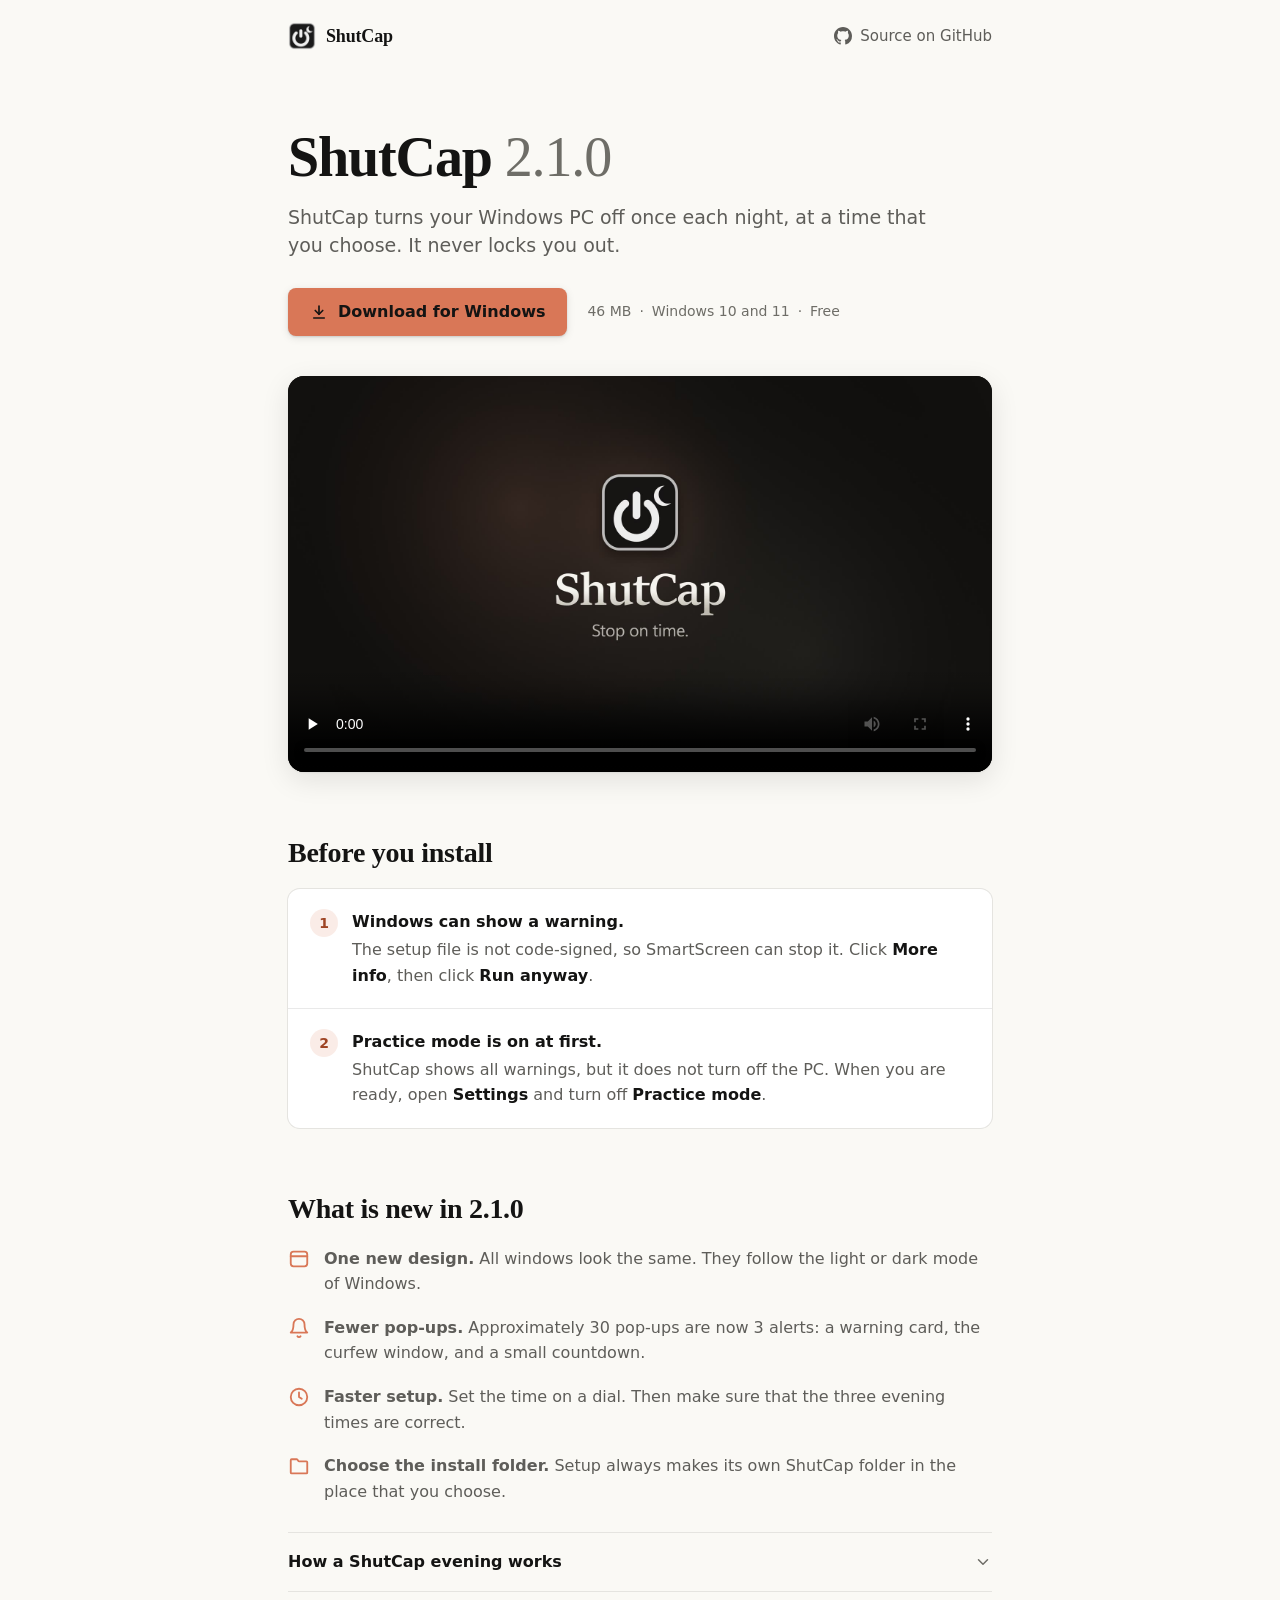
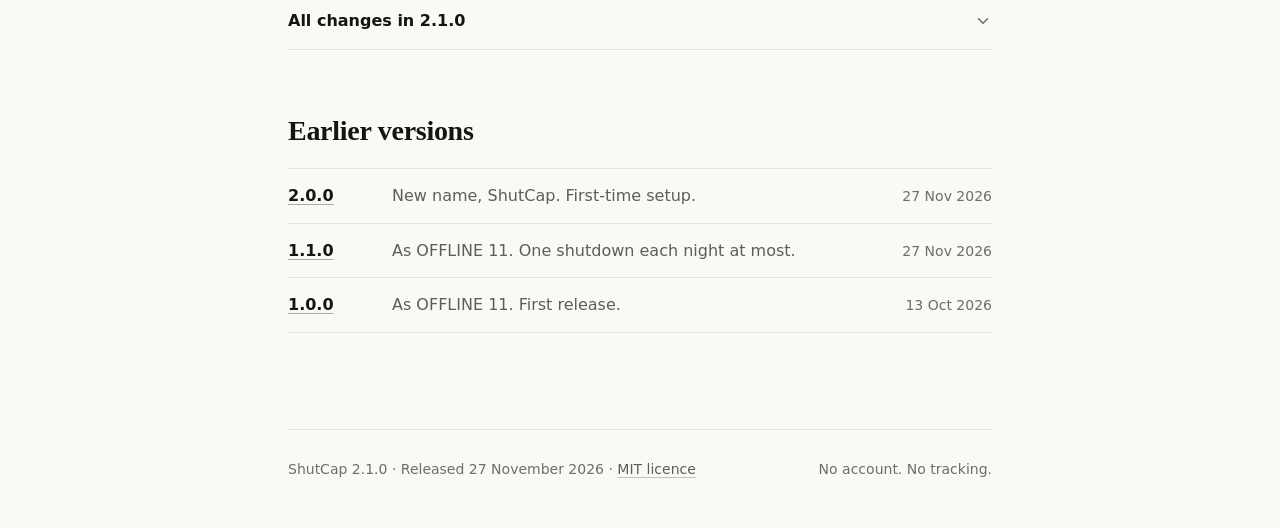
==== docs/index.html @ 2684a65b "docs: add releases site with the launch film (GitHub Pages) docs/ is a static releases page for GitH" ====
<!doctype html>
<html lang="en" data-type="software">
<head>
<meta charset="utf-8">
<meta name="viewport" content="width=device-width, initial-scale=1">
<title>ShutCap 2.1.0: download and release notes</title>
<meta name="description" content="ShutCap turns your Windows PC off once each night, at a time that you choose. It never locks you out. Free for Windows 10 and 11.">
<meta name="page-type" content="software">
<meta name="site-kind" content="software">
<meta property="og:title" content="ShutCap 2.1.0">
<meta property="og:description" content="Turn your PC off on time, once each night. It never locks you out.">
<meta property="og:image" content="https://zahinarman.github.io/shutcap/media/shutcap-launch-poster.jpg">
<meta property="og:type" content="website">
<meta name="color-scheme" content="light dark">
<link rel="icon" type="image/png" href="media/icon.png">
<link rel="preload" as="image" href="media/shutcap-launch-poster.jpg">
<style>
  /* Tokens: copied from shutcap/ui/web/base.css so the site matches the app. */
  :root {
    --bg: #FAF9F5; --surface: #FFFFFF; --fill: #F0EEE6; --fill-2: #E8E6DC;
    --ink: #141413; --ink-2: #5E5D59; --ink-3: #6E6D67;
    --line: rgba(20, 20, 19, .09);
    --clay: #D97757; --clay-ink: #9E4424; --clay-soft: rgba(217, 119, 87, .14);
    --on-clay: #141413;
    --shadow: 0 1px 2px rgba(20, 20, 19, .06), 0 8px 28px rgba(20, 20, 19, .10);
    --sans: "Segoe UI Variable Text", "Segoe UI Variable", "Segoe UI", system-ui, sans-serif;
    --serif: "Sitka Heading", "Sitka Display", "Sitka Text", "Sitka", Georgia, serif;
    --r-sm: 8px; --r-md: 12px; --r-lg: 16px;
    --ease: cubic-bezier(.2, .8, .2, 1);
    --col: 44rem;
  }
  @media (prefers-color-scheme: dark) {
    :root {
      --bg: #1F1E1D; --surface: #2A2927; --fill: #302F2C; --fill-2: #3A3936;
      --ink: #F5F4EE; --ink-2: #B7B5AC; --ink-3: #9C998F;
      --line: rgba(255, 255, 255, .08);
      --clay: #E08A6B; --clay-ink: #EC9C7E; --clay-soft: rgba(224, 138, 107, .16);
      --shadow: 0 1px 2px rgba(0, 0, 0, .3), 0 10px 30px rgba(0, 0, 0, .35);
    }
  }

  * { box-sizing: border-box; margin: 0; padding: 0; }
  html { -webkit-text-size-adjust: 100%; scroll-padding-top: 24px; }
  body {
    background: var(--bg); color: var(--ink);
    font: 400 1rem/1.6 var(--sans); -webkit-font-smoothing: antialiased;
    text-rendering: optimizeLegibility;
  }
  ::selection { background: var(--clay-soft); color: var(--ink); }
  ::-webkit-scrollbar { width: 12px; }
  ::-webkit-scrollbar-thumb { background: var(--fill-2); border-radius: 12px; border: 3px solid var(--bg); }
  html { scrollbar-color: var(--fill-2) var(--bg); caret-color: var(--clay); }
  :focus { outline: none; }
  :focus-visible { outline: 2px solid var(--clay); outline-offset: 3px; border-radius: 4px; }
  img, video { display: block; max-width: 100%; }
  svg { flex: none; }
  .num { font-variant-numeric: tabular-nums; }

  a { color: inherit; text-decoration: underline; text-decoration-thickness: 1px;
      text-underline-offset: 3px; text-decoration-color: color-mix(in srgb, currentColor 35%, transparent);
      transition: text-decoration-color .2s, color .2s; }
  a:hover { text-decoration-color: currentColor; }

  .skip { position: absolute; left: 16px; top: -60px; background: var(--ink); color: var(--bg);
          padding: 8px 14px; border-radius: var(--r-sm); text-decoration: none; z-index: 2; }
  .skip:focus { top: 16px; }

  .page { width: min(100% - 48px, var(--col)); margin-inline: auto; }

  /* Nav */
  .nav { display: flex; align-items: center; justify-content: space-between; height: 72px; }
  .brand { display: inline-flex; align-items: center; gap: 10px; text-decoration: none;
           font: 600 1.125rem/1 var(--serif); letter-spacing: -.01em; }
  .brand img { width: 28px; height: 28px; border-radius: 7px; }
  .navlink { display: inline-flex; align-items: center; gap: 8px; font-size: .9375rem; color: var(--ink-2);
             text-decoration: none; padding: 8px 10px; margin-right: -10px; border-radius: var(--r-sm);
             transition: background .15s, color .15s; }
  .navlink:hover { background: var(--fill); color: var(--ink); }
  .navlink svg { width: 18px; height: 18px; }

  /* Head */
  .head { padding: 56px 0 32px; }
  h1 { font: 600 clamp(2.5rem, 6vw, 3.5rem)/1.05 var(--serif); letter-spacing: -.02em; text-wrap: balance; }
  h1 .ver { color: var(--ink-3); font-weight: 500; }
  .lead { margin-top: 16px; font-size: 1.1875rem; line-height: 1.5; color: var(--ink-2); max-width: 34em; text-wrap: pretty; }
  .act { display: flex; flex-wrap: wrap; align-items: center; gap: 12px 20px; margin-top: 28px; }
  .btn { display: inline-flex; align-items: center; gap: 10px; height: 48px; padding: 0 22px;
         border-radius: var(--r-sm); text-decoration: none; font-weight: 600; font-size: 1rem;
         background: var(--clay); color: var(--on-clay);
         box-shadow: 0 1px 2px rgba(20,20,19,.14), 0 2px 8px rgba(20,20,19,.10);
         transition: transform .18s var(--ease), box-shadow .18s var(--ease), background .18s; }
  .btn svg { width: 18px; height: 18px; transition: transform .25s var(--ease); }
  .btn:hover { transform: translateY(-1px); background: color-mix(in srgb, var(--clay) 92%, var(--ink));
               box-shadow: 0 2px 4px rgba(20,20,19,.14), 0 8px 18px rgba(20,20,19,.14); }
  .btn:hover svg { transform: translateY(2px); }
  .btn:active { transform: translateY(0) scale(.98); }
  .meta { font-size: .875rem; color: var(--ink-3); line-height: 1.5; }
  .meta span + span::before { content: "·"; margin: 0 8px; color: var(--ink-3); }

  /* Film */
  .film { margin: 8px 0 0; border-radius: var(--r-lg); overflow: hidden; background: #1F1E1D;
          box-shadow: var(--shadow); aspect-ratio: 16 / 9; }
  .film video { width: 100%; height: 100%; object-fit: cover; }
  .film-note { margin-top: 12px; }

  /* Sections */
  section { padding-top: 64px; }
  h2 { font: 600 1.75rem/1.2 var(--serif); letter-spacing: -.01em; margin-bottom: 20px; text-wrap: balance; }
  p + p { margin-top: 12px; }
  .muted { color: var(--ink-2); }

  /* Must read: two numbered notes on one surface */
  .notes { list-style: none; background: var(--surface); border-radius: var(--r-md);
           box-shadow: 0 0 0 1px var(--line); counter-reset: n; }
  .notes li { display: grid; grid-template-columns: 28px 1fr; gap: 14px; padding: 20px 22px; counter-increment: n; }
  .notes li + li { border-top: 1px solid var(--line); }
  .notes li::before { content: counter(n); width: 28px; height: 28px; border-radius: 50%;
                      display: grid; place-items: center; font-weight: 600; font-size: .875rem;
                      background: var(--clay-soft); color: var(--clay-ink); }
  .notes strong { display: block; font-weight: 600; margin-bottom: 2px; }
  .notes p { color: var(--ink-2); }
  kbd { font: inherit; font-weight: 600; color: var(--ink); }

  /* What is new */
  .new { list-style: none; display: grid; gap: 18px; }
  .new li { display: grid; grid-template-columns: 22px 1fr; gap: 14px; }
  .new svg { width: 22px; height: 22px; margin-top: 2px; color: var(--clay); }
  .new strong { font-weight: 600; }
  .new p { color: var(--ink-2); margin: 0; }

  /* Evening: the four default times */
  .evening { display: grid; grid-template-columns: repeat(4, 1fr); margin-top: 8px; position: relative; }
  .evening::before { content: ""; position: absolute; left: 6px; right: calc(25% - 6px); top: 6px; height: 2px;
                     background: linear-gradient(90deg, var(--fill-2), var(--clay)); border-radius: 2px; }
  .evening div { position: relative; padding-top: 26px; padding-right: 12px; }
  .evening div::before { content: ""; position: absolute; left: 0; top: 0; width: 14px; height: 14px; border-radius: 50%;
                         background: var(--bg); box-shadow: inset 0 0 0 2px var(--ink-3); }
  .evening div:last-child::before { background: var(--clay); box-shadow: none; }
  .evening dt { font-weight: 600; }
  .evening dd { font-size: .9375rem; color: var(--ink-2); }

  /* Folded detail */
  details { border-top: 1px solid var(--line); }
  details:last-of-type { border-bottom: 1px solid var(--line); }
  .folds { margin-top: 28px; }
  summary { list-style: none; cursor: pointer; display: flex; align-items: center; justify-content: space-between;
            gap: 16px; padding: 16px 0; font-weight: 600; transition: color .15s; }
  summary::-webkit-details-marker { display: none; }
  summary:hover { color: var(--clay-ink); }
  summary svg { width: 18px; height: 18px; color: var(--ink-3); transition: transform .3s var(--ease); }
  details[open] summary svg { transform: rotate(180deg); }
  .fold { padding: 0 0 24px; color: var(--ink-2); }
  .fold ul { padding-left: 1.2em; display: grid; gap: 8px; }
  .fold li::marker { color: var(--ink-3); }
  .fold h3 { font-size: 1rem; font-weight: 600; color: var(--ink); margin: 20px 0 8px; }
  .fold h3:first-child { margin-top: 0; }
  details[open] .fold { animation: open .35s var(--ease); }
  @keyframes open { from { opacity: 0; transform: translateY(-4px); } }

  /* Earlier versions */
  .versions { list-style: none; }
  .versions li { display: grid; grid-template-columns: 5.5rem 1fr auto; gap: 16px; align-items: baseline;
                 padding: 14px 0; border-top: 1px solid var(--line); }
  .versions li:last-child { border-bottom: 1px solid var(--line); }
  .versions .v { font-weight: 600; }
  .versions .d { font-size: .875rem; color: var(--ink-3); white-space: nowrap; }
  .versions p { color: var(--ink-2); }

  footer { margin-top: 96px; padding: 28px 0 48px; border-top: 1px solid var(--line);
           display: flex; flex-wrap: wrap; justify-content: space-between; gap: 8px 24px; font-size: .875rem; color: var(--ink-3); }
  footer a { color: var(--ink-2); }

  @media (max-width: 600px) {
    .page { width: min(100% - 40px, var(--col)); }
    .head { padding-top: 32px; }
    .lead { font-size: 1.0625rem; }
    .btn { width: 100%; justify-content: center; }
    .film { border-radius: var(--r-md); margin-inline: -4px; }
    section { padding-top: 52px; }
    .evening { grid-template-columns: 1fr; gap: 18px; padding-left: 28px; }
    .evening::before { left: 6px; right: auto; top: 6px; bottom: 6px; width: 2px; height: auto;
                       background: linear-gradient(180deg, var(--fill-2), var(--clay)); }
    .evening div { padding: 0; }
    .evening div::before { left: -28px; top: 4px; }
    .versions li { grid-template-columns: 1fr auto; gap: 2px 16px; }
    .versions p { grid-column: 1 / -1; grid-row: 2; }
    .versions .d { grid-column: 2; grid-row: 1; }
    .notes li { padding: 18px; }
  }
  @media (prefers-reduced-motion: reduce) {
    *, *::before, *::after { transition: none !important; animation: none !important; }
  }
</style>
</head>
<body>
<a class="skip" href="#main">Skip to the release notes</a>

<div class="page">
  <header class="nav">
    <a class="brand" href="./" aria-label="ShutCap home"><img src="media/icon.png" alt="" width="28" height="28">ShutCap</a>
    <a class="navlink" href="https://github.com/ZahinArman/shutcap">
      <svg viewBox="0 0 16 16" fill="currentColor" aria-hidden="true"><path d="M8 0C3.58 0 0 3.58 0 8c0 3.54 2.29 6.53 5.47 7.59.4.07.55-.17.55-.38 0-.19-.01-.82-.01-1.49-2.01.37-2.53-.49-2.69-.94-.09-.23-.48-.94-.82-1.13-.28-.15-.68-.52-.01-.53.63-.01 1.08.58 1.23.82.72 1.21 1.87.87 2.33.66.07-.52.28-.87.51-1.07-1.78-.2-3.64-.89-3.64-3.95 0-.87.31-1.59.82-2.15-.08-.2-.36-1.02.08-2.12 0 0 .67-.21 2.2.82.64-.18 1.32-.27 2-.27.68 0 1.36.09 2 .27 1.53-1.04 2.2-.82 2.2-.82.44 1.1.16 1.92.08 2.12.51.56.82 1.27.82 2.15 0 3.07-1.87 3.75-3.65 3.95.29.25.54.73.54 1.48 0 1.07-.01 1.93-.01 2.2 0 .21.15.46.55.38A8.013 8.013 0 0016 8c0-4.42-3.58-8-8-8z"/></svg>
      Source on GitHub
    </a>
  </header>

  <main id="main">
    <div class="head">
      <h1>ShutCap <span class="ver num">2.1.0</span></h1>
      <p class="lead">ShutCap turns your Windows PC off once each night, at a time that you choose. It never locks you out.</p>
      <div class="act">
        <a class="btn" href="https://github.com/ZahinArman/shutcap/releases/latest/download/ShutCap-Setup.exe">
          <svg viewBox="0 0 24 24" fill="none" stroke="currentColor" stroke-width="2.2" stroke-linecap="round" stroke-linejoin="round" aria-hidden="true"><path d="M12 4v11"/><path d="m7 10 5 5 5-5"/><path d="M5 20h14"/></svg>
          Download for Windows
        </a>
        <p class="meta"><span class="num">46 MB</span><span>Windows 10 and 11</span><span>Free</span></p>
      </div>
    </div>

    <figure class="film">
      <video controls playsinline preload="none" poster="media/shutcap-launch-poster.jpg" width="1920" height="1080"
             aria-label="ShutCap launch film, 47 seconds">
        <source src="media/shutcap-launch.mp4" type="video/mp4">
        <track kind="captions" src="media/shutcap-launch.en.vtt" srclang="en" label="English">
        <a href="media/shutcap-launch.mp4">Watch the launch film (MP4, 12 MB)</a>
      </video>
    </figure>

    <section aria-labelledby="h-read">
      <h2 id="h-read">Before you install</h2>
      <ol class="notes">
        <li>
          <div>
            <strong>Windows can show a warning.</strong>
            <p>The setup file is not code-signed, so SmartScreen can stop it. Click <kbd>More info</kbd>, then click <kbd>Run anyway</kbd>.</p>
          </div>
        </li>
        <li>
          <div>
            <strong>Practice mode is on at first.</strong>
            <p>ShutCap shows all warnings, but it does not turn off the PC. When you are ready, open <kbd>Settings</kbd> and turn off <kbd>Practice mode</kbd>.</p>
          </div>
        </li>
      </ol>
    </section>

    <section aria-labelledby="h-new">
      <h2 id="h-new">What is new in 2.1.0</h2>
      <ul class="new">
        <li>
          <svg viewBox="0 0 24 24" fill="none" stroke="currentColor" stroke-width="2" stroke-linecap="round" stroke-linejoin="round" aria-hidden="true"><rect x="3" y="4" width="18" height="16" rx="3"/><path d="M3 9h18"/></svg>
          <p><strong>One new design.</strong> All windows look the same. They follow the light or dark mode of Windows.</p>
        </li>
        <li>
          <svg viewBox="0 0 24 24" fill="none" stroke="currentColor" stroke-width="2" stroke-linecap="round" stroke-linejoin="round" aria-hidden="true"><path d="M6 8a6 6 0 0 1 12 0c0 7 3 9 3 9H3s3-2 3-9"/><path d="M10.3 21a1.94 1.94 0 0 0 3.4 0"/></svg>
          <p><strong>Fewer pop-ups.</strong> Approximately 30 pop-ups are now 3 alerts: a warning card, the curfew window, and a small countdown.</p>
        </li>
        <li>
          <svg viewBox="0 0 24 24" fill="none" stroke="currentColor" stroke-width="2" stroke-linecap="round" stroke-linejoin="round" aria-hidden="true"><circle cx="12" cy="12" r="9"/><path d="M12 7v5l3 2"/></svg>
          <p><strong>Faster setup.</strong> Set the time on a dial. Then make sure that the three evening times are correct.</p>
        </li>
        <li>
          <svg viewBox="0 0 24 24" fill="none" stroke="currentColor" stroke-width="2" stroke-linecap="round" stroke-linejoin="round" aria-hidden="true"><path d="M4 20h16a1 1 0 0 0 1-1V8a1 1 0 0 0-1-1h-7.9a1 1 0 0 1-.8-.4L10.2 5a1 1 0 0 0-.8-.4H4a1 1 0 0 0-1 1V19a1 1 0 0 0 1 1Z"/></svg>
          <p><strong>Choose the install folder.</strong> Setup always makes its own ShutCap folder in the place that you choose.</p>
        </li>
      </ul>

      <div class="folds">
        <details>
          <summary>How a ShutCap evening works
            <svg viewBox="0 0 24 24" fill="none" stroke="currentColor" stroke-width="2" stroke-linecap="round" stroke-linejoin="round" aria-hidden="true"><path d="m6 9 6 6 6-6"/></svg>
          </summary>
          <div class="fold">
            <p>These are the default times. You can change each time in Settings.</p>
            <dl class="evening" style="margin-top:20px">
              <div><dt>45 min before</dt><dd>First warning</dd></div>
              <div><dt>25 min before</dt><dd>Last warning</dd></div>
              <div><dt>15 min before</dt><dd>Curfew and countdown</dd></div>
              <div><dt>Your time</dt><dd>Windows gives apps 60 seconds, then turns off</dd></div>
            </dl>
            <p style="margin-top:24px">If you have a real emergency, write the reason. ShutCap cancels tonight and keeps a note. ShutCap turns off the PC one time each night only.</p>
          </div>
        </details>
        <details>
          <summary>All changes in 2.1.0
            <svg viewBox="0 0 24 24" fill="none" stroke="currentColor" stroke-width="2" stroke-linecap="round" stroke-linejoin="round" aria-hidden="true"><path d="m6 9 6 6 6-6"/></svg>
          </summary>
          <div class="fold">
            <h3>Alerts</h3>
            <ul>
              <li>Reminders only play a sound. If phone alerts are on, they also send a push notification.</li>
              <li>Confirmations open in the same window. ShutCap asks only before it turns off the PC or deletes data.</li>
              <li>When you save, ShutCap shows the new state. It does not show a message.</li>
              <li>Errors show next to the field that is wrong.</li>
            </ul>
            <h3>App</h3>
            <ul>
              <li>Settings and History are in the main window.</li>
              <li>If ShutCap is already open, a second start shows the open window.</li>
              <li>Text is sharp on high-resolution screens. Windows 11 shows rounded corners.</li>
              <li>Test mode runs next to the real app.</li>
            </ul>
            <h3>Install and uninstall</h3>
            <ul>
              <li>Setup does not install into a folder that has other files in it.</li>
              <li>The uninstaller finds the real install folder. It can keep your settings.</li>
              <li>ShutCap now needs Microsoft Edge WebView2. Windows 11 has it. On Windows 10, <a href="https://developer.microsoft.com/microsoft-edge/webview2/">get WebView2 from Microsoft</a>.</li>
            </ul>
            <h3>Uninstall</h3>
            <ul>
              <li>Open Settings &gt; Apps &gt; Installed apps. Select ShutCap. Click Uninstall.</li>
            </ul>
          </div>
        </details>
      </div>
    </section>

    <section aria-labelledby="h-old">
      <h2 id="h-old">Earlier versions</h2>
      <ul class="versions">
        <li><a class="v num" href="https://github.com/ZahinArman/shutcap/releases/tag/v2.0.0">2.0.0</a><p>New name, ShutCap. First-time setup.</p><span class="d num">27 Nov 2026</span></li>
        <li><a class="v num" href="https://github.com/ZahinArman/shutcap/releases/tag/v1.1.0">1.1.0</a><p>As OFFLINE 11. One shutdown each night at most.</p><span class="d num">27 Nov 2026</span></li>
        <li><a class="v num" href="https://github.com/ZahinArman/shutcap/releases/tag/v1.0.0">1.0.0</a><p>As OFFLINE 11. First release.</p><span class="d num">13 Oct 2026</span></li>
      </ul>
    </section>
  </main>

  <footer>
    <span>ShutCap 2.1.0 · Released 27 November 2026 · <a href="https://github.com/ZahinArman/shutcap/blob/main/LICENSE">MIT licence</a></span>
    <span>No account. No tracking.</span>
  </footer>
</div>
</body>
</html>
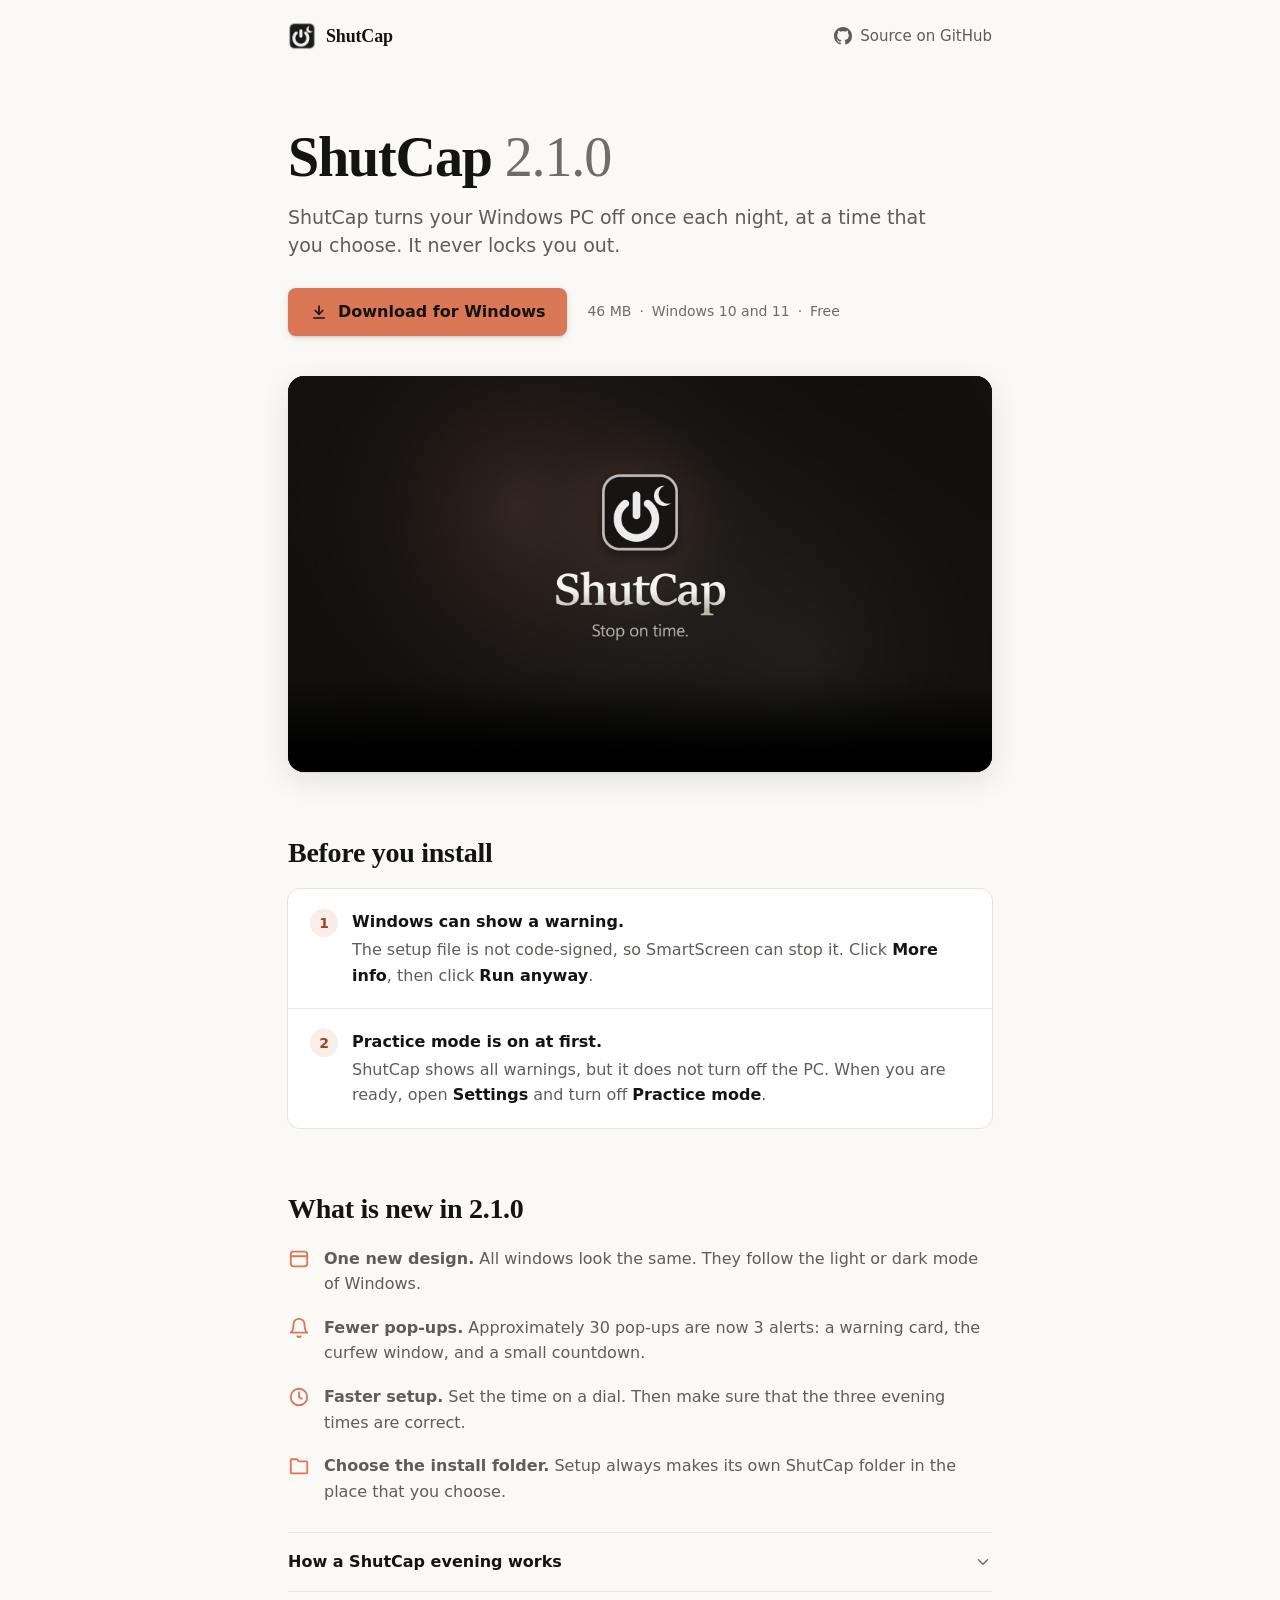
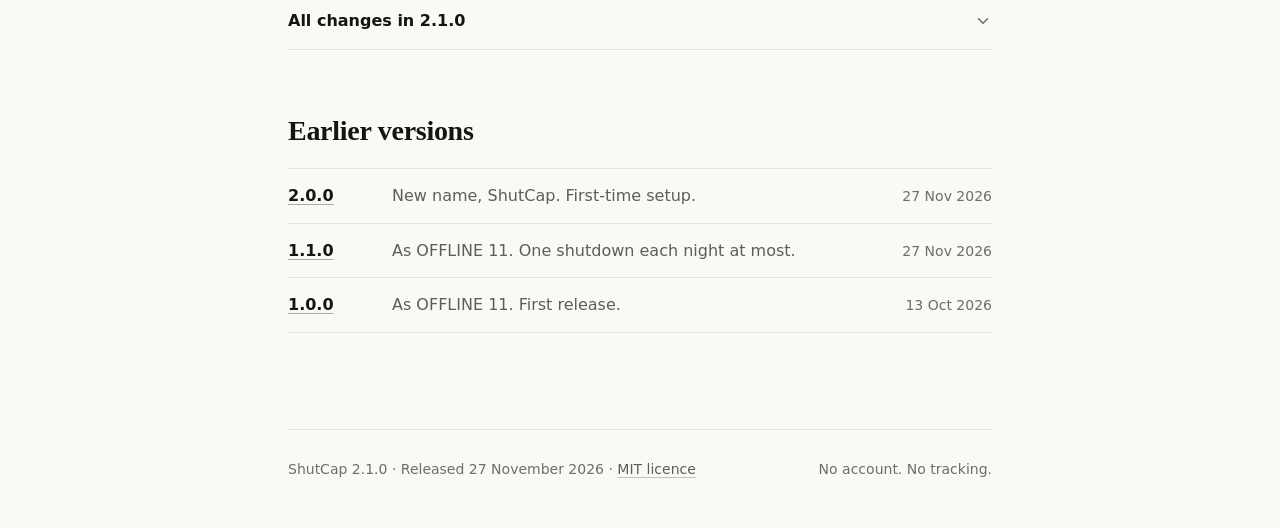
==== commit 1fdb6b76: "docs: link the website from the README and add search metadata - README links the releases site and " ====
--- a/docs/index.html
+++ b/docs/index.html
@@ -3,14 +3,69 @@
 <head>
 <meta charset="utf-8">
 <meta name="viewport" content="width=device-width, initial-scale=1">
-<title>ShutCap 2.1.0: download and release notes</title>
-<meta name="description" content="ShutCap turns your Windows PC off once each night, at a time that you choose. It never locks you out. Free for Windows 10 and 11.">
+<title>ShutCap: free bedtime shutdown timer for Windows</title>
+<meta name="description" content="ShutCap turns your Windows PC off once each night, at a time that you choose. Warnings first, an emergency cancel, and it never locks you out. Free for Windows 10 and 11.">
+<link rel="canonical" href="https://zahinarman.github.io/shutcap/">
+<meta name="robots" content="index, follow, max-image-preview:large, max-video-preview:-1">
 <meta name="page-type" content="software">
 <meta name="site-kind" content="software">
-<meta property="og:title" content="ShutCap 2.1.0">
-<meta property="og:description" content="Turn your PC off on time, once each night. It never locks you out.">
+<meta property="og:type" content="website">
+<meta property="og:site_name" content="ShutCap">
+<meta property="og:url" content="https://zahinarman.github.io/shutcap/">
+<meta property="og:title" content="ShutCap: turn your PC off on time">
+<meta property="og:description" content="A free Windows app that turns your PC off once each night, at a time that you choose. It never locks you out.">
 <meta property="og:image" content="https://zahinarman.github.io/shutcap/media/shutcap-launch-poster.jpg">
-<meta property="og:type" content="website">
+<meta property="og:image:width" content="1920">
+<meta property="og:image:height" content="1080">
+<meta property="og:image:alt" content="ShutCap logo and the words Stop on time">
+<meta property="og:video" content="https://zahinarman.github.io/shutcap/media/shutcap-launch.mp4">
+<meta property="og:video:type" content="video/mp4">
+<meta property="og:video:width" content="1920">
+<meta property="og:video:height" content="1080">
+<meta name="twitter:card" content="summary_large_image">
+<meta name="twitter:title" content="ShutCap: turn your PC off on time">
+<meta name="twitter:description" content="A free Windows app that turns your PC off once each night. It never locks you out.">
+<meta name="twitter:image" content="https://zahinarman.github.io/shutcap/media/shutcap-launch-poster.jpg">
+<script type="application/ld+json">
+{
+  "@context": "https://schema.org",
+  "@graph": [
+    {
+      "@type": "SoftwareApplication",
+      "@id": "https://zahinarman.github.io/shutcap/#app",
+      "name": "ShutCap",
+      "description": "ShutCap turns your Windows PC off once each night, at a time that you choose. It warns you first, has an emergency cancel, and never locks you out.",
+      "url": "https://zahinarman.github.io/shutcap/",
+      "applicationCategory": "UtilitiesApplication",
+      "operatingSystem": "Windows 10, Windows 11",
+      "softwareVersion": "2.1.0",
+      "datePublished": "2026-11-27",
+      "fileSize": "46MB",
+      "downloadUrl": "https://github.com/ZahinArman/shutcap/releases/latest/download/ShutCap-Setup.exe",
+      "installUrl": "https://github.com/ZahinArman/shutcap/releases/latest/download/ShutCap-Setup.exe",
+      "license": "https://opensource.org/licenses/MIT",
+      "isAccessibleForFree": true,
+      "image": "https://zahinarman.github.io/shutcap/media/icon.png",
+      "screenshot": "https://zahinarman.github.io/shutcap/media/shutcap-launch-poster.jpg",
+      "offers": { "@type": "Offer", "price": "0", "priceCurrency": "USD" },
+      "sameAs": ["https://github.com/ZahinArman/shutcap"],
+      "subjectOf": { "@id": "https://zahinarman.github.io/shutcap/#film" }
+    },
+    {
+      "@type": "VideoObject",
+      "@id": "https://zahinarman.github.io/shutcap/#film",
+      "name": "ShutCap launch film",
+      "description": "ShutCap in 47 seconds: pick the time your PC turns off, get two warnings and a countdown, cancel for a real emergency. It never locks you out.",
+      "thumbnailUrl": "https://zahinarman.github.io/shutcap/media/shutcap-launch-poster.jpg",
+      "uploadDate": "2026-11-28",
+      "duration": "PT47S",
+      "contentUrl": "https://zahinarman.github.io/shutcap/media/shutcap-launch.mp4",
+      "embedUrl": "https://zahinarman.github.io/shutcap/",
+      "inLanguage": "en"
+    }
+  ]
+}
+</script>
 <meta name="color-scheme" content="light dark">
 <link rel="icon" type="image/png" href="media/icon.png">
 <link rel="preload" as="image" href="media/shutcap-launch-poster.jpg">
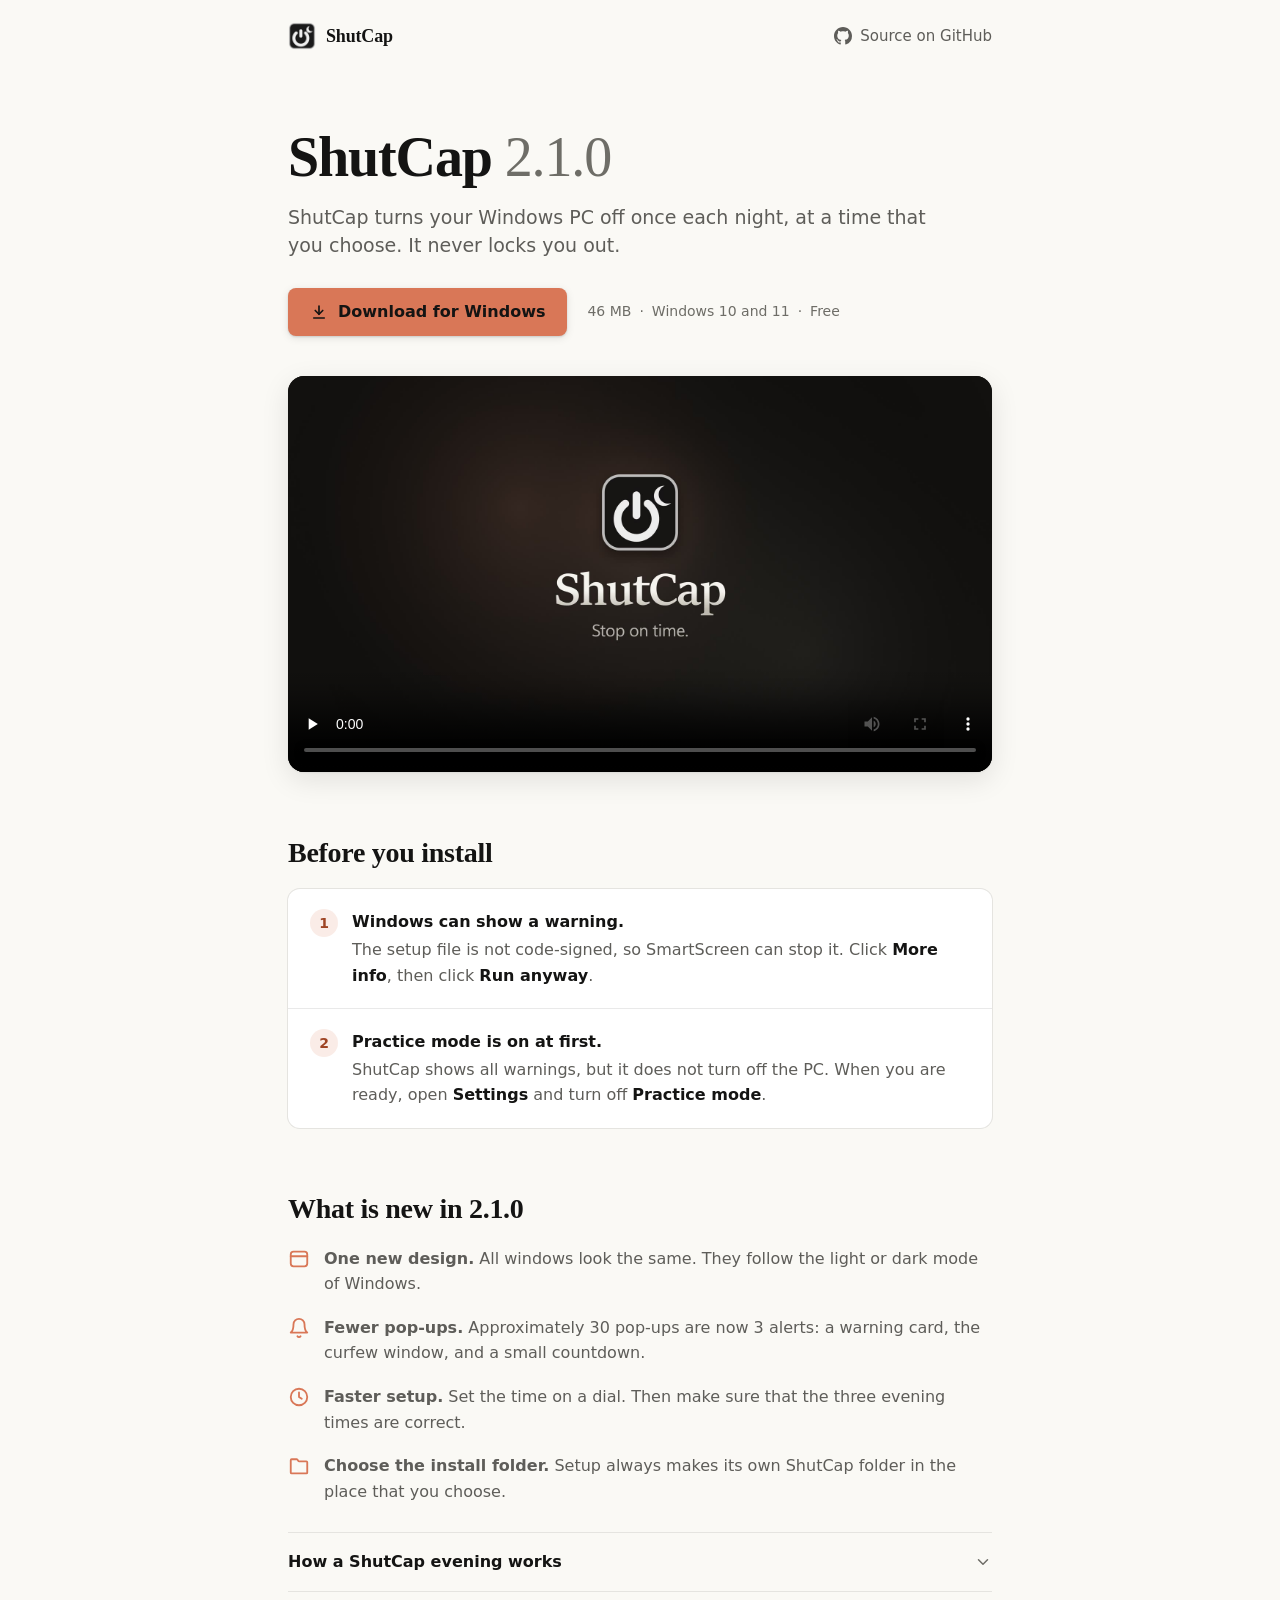
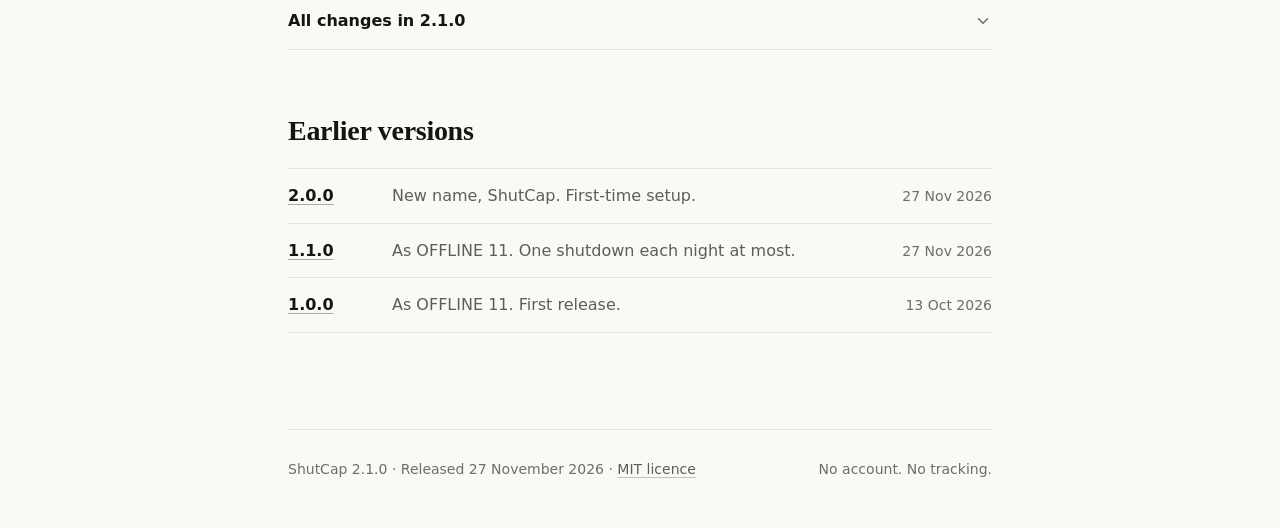
==== commit 381a019c: "docs: add Google Search Console verification tag Co-Authored-By: Claude Opus 5.5 <noreply@anthropic." ====
--- a/docs/index.html
+++ b/docs/index.html
@@ -6,6 +6,7 @@
 <title>ShutCap: free bedtime shutdown timer for Windows</title>
 <meta name="description" content="ShutCap turns your Windows PC off once each night, at a time that you choose. Warnings first, an emergency cancel, and it never locks you out. Free for Windows 10 and 11.">
 <link rel="canonical" href="https://zahinarman.github.io/shutcap/">
+<meta name="google-site-verification" content="s1zYxBRzw0vXcvRviMJhURdR8H2XuVeXx3VDpRZ4h54">
 <meta name="robots" content="index, follow, max-image-preview:large, max-video-preview:-1">
 <meta name="page-type" content="software">
 <meta name="site-kind" content="software">
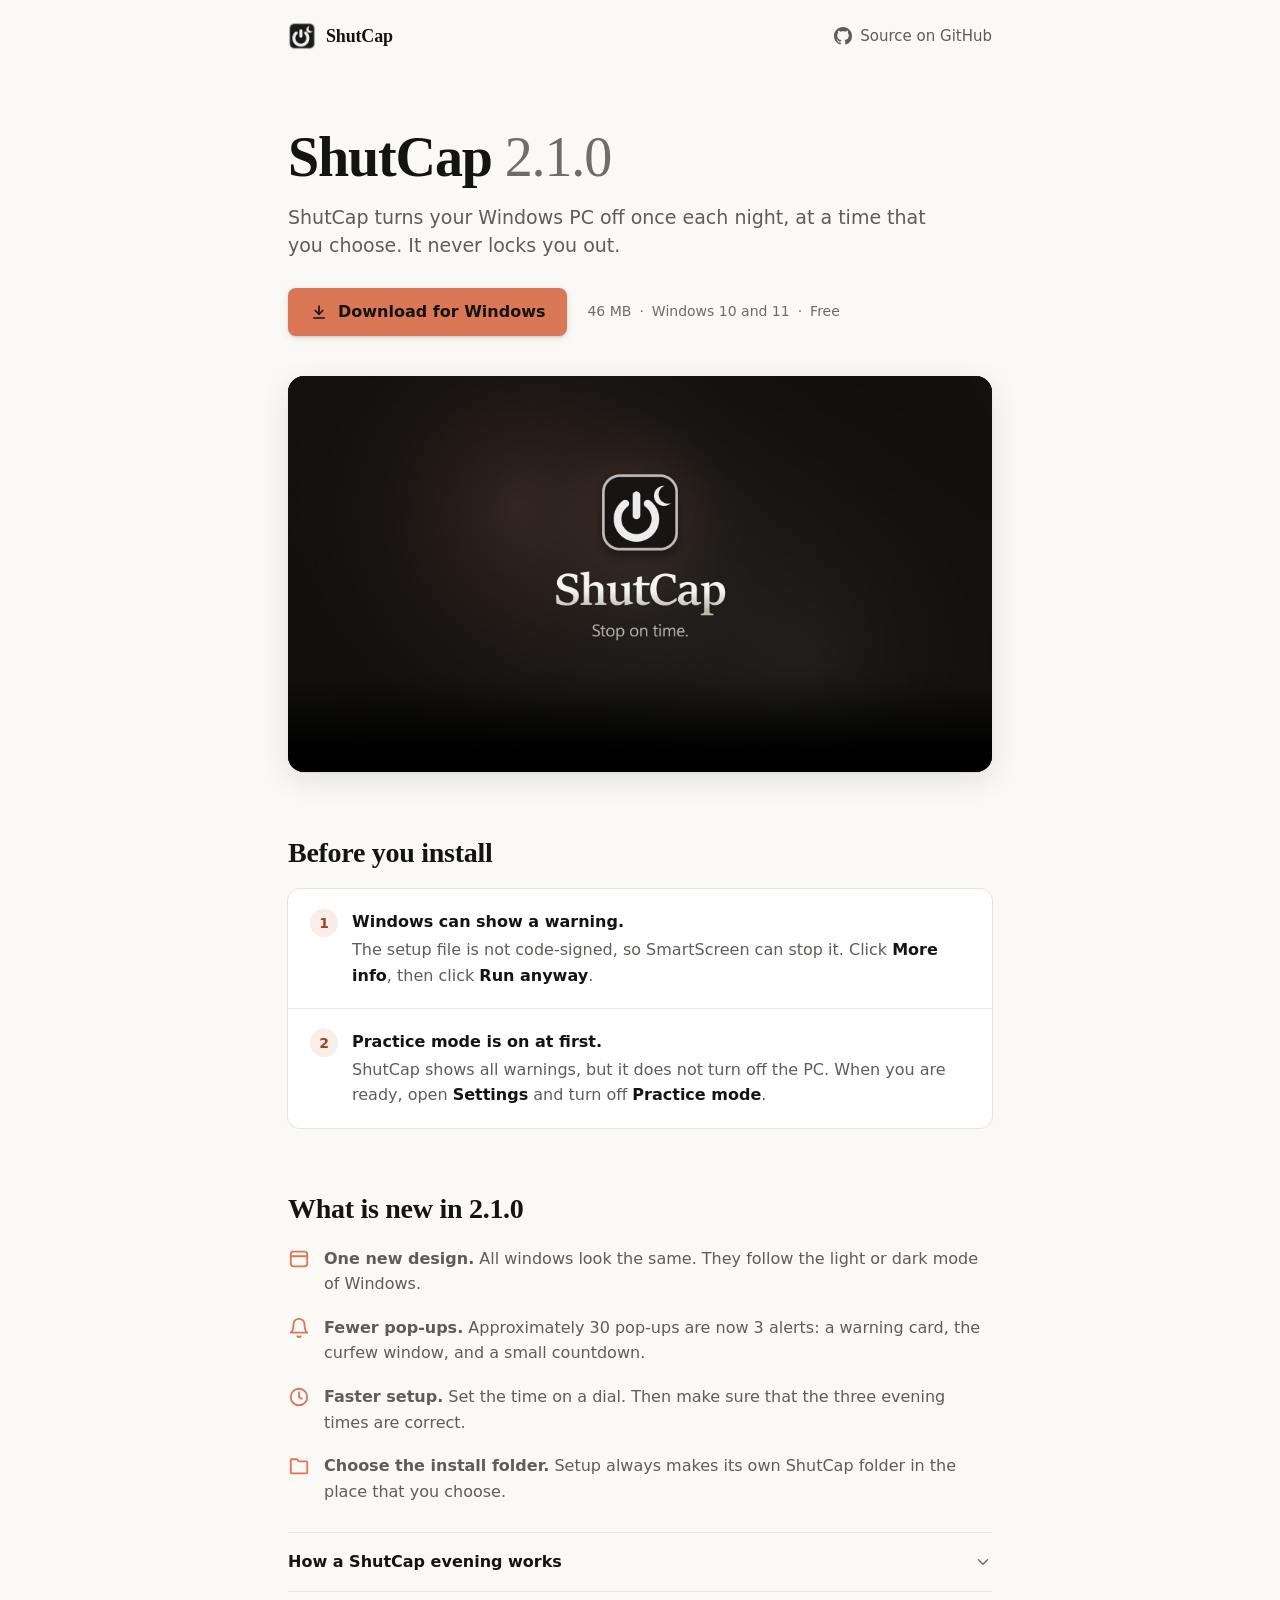
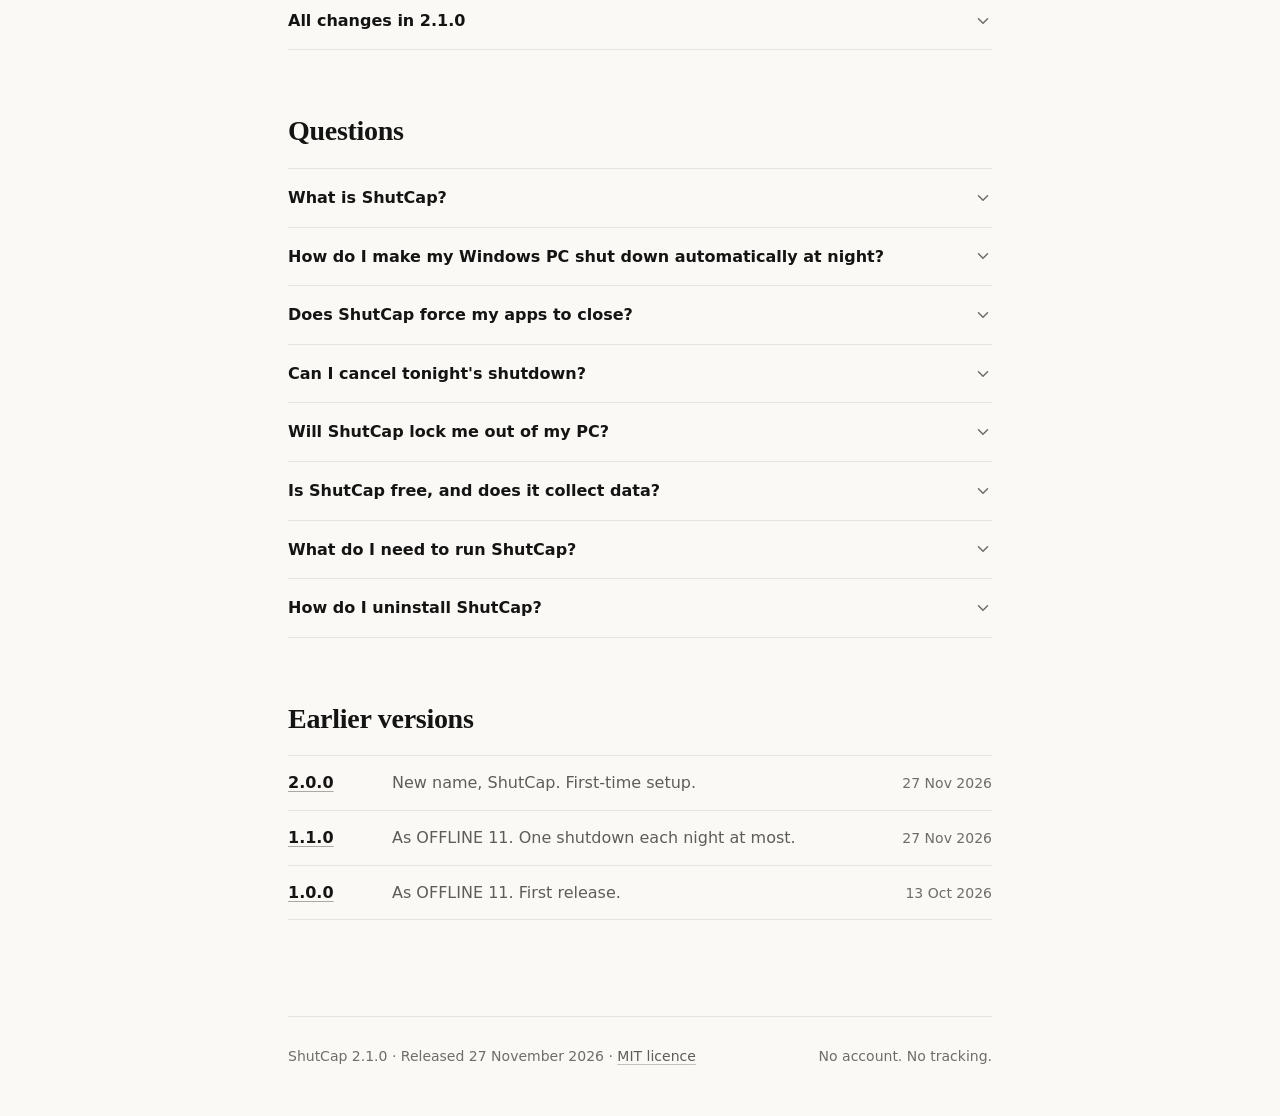
==== commit 1dc64fa6: "docs: answer-engine optimisation for the releases site - Questions section: 8 plain-language Q&As (S" ====
--- a/docs/index.html
+++ b/docs/index.html
@@ -6,6 +6,7 @@
 <title>ShutCap: free bedtime shutdown timer for Windows</title>
 <meta name="description" content="ShutCap turns your Windows PC off once each night, at a time that you choose. Warnings first, an emergency cancel, and it never locks you out. Free for Windows 10 and 11.">
 <link rel="canonical" href="https://zahinarman.github.io/shutcap/">
+<link rel="alternate" type="text/markdown" href="https://zahinarman.github.io/shutcap/llms.txt" title="ShutCap summary for AI assistants">
 <meta name="google-site-verification" content="s1zYxBRzw0vXcvRviMJhURdR8H2XuVeXx3VDpRZ4h54">
 <meta name="robots" content="index, follow, max-image-preview:large, max-video-preview:-1">
 <meta name="page-type" content="software">
@@ -50,7 +51,11 @@
       "screenshot": "https://zahinarman.github.io/shutcap/media/shutcap-launch-poster.jpg",
       "offers": { "@type": "Offer", "price": "0", "priceCurrency": "USD" },
       "sameAs": ["https://github.com/ZahinArman/shutcap"],
-      "subjectOf": { "@id": "https://zahinarman.github.io/shutcap/#film" }
+      "dateModified": "2026-11-28",
+      "author": { "@id": "https://zahinarman.github.io/shutcap/#author" },
+      "publisher": { "@id": "https://zahinarman.github.io/shutcap/#author" },
+      "featureList": ["Daily shutdown at a time you choose", "Warnings 45 and 25 minutes before", "Curfew window and countdown", "Emergency cancel with a written reason", "Shuts down at most once each night", "Practice mode", "Follows Windows light and dark mode"],
+      "subjectOf": [{ "@id": "https://zahinarman.github.io/shutcap/#film" }, { "@id": "https://zahinarman.github.io/shutcap/#faq" }]
     },
     {
       "@type": "VideoObject",
@@ -63,6 +68,82 @@
       "contentUrl": "https://zahinarman.github.io/shutcap/media/shutcap-launch.mp4",
       "embedUrl": "https://zahinarman.github.io/shutcap/",
       "inLanguage": "en"
+    },
+    {
+      "@type": "FAQPage",
+      "@id": "https://zahinarman.github.io/shutcap/#faq",
+      "mainEntity": [
+        {
+          "@type": "Question",
+          "name": "What is ShutCap?",
+          "acceptedAnswer": {
+            "@type": "Answer",
+            "text": "ShutCap is a free Windows app that turns your PC off once each night, at a time that you choose. It shows warnings before the shutdown, and it never locks you out."
+          }
+        },
+        {
+          "@type": "Question",
+          "name": "How do I make my Windows PC shut down automatically at night?",
+          "acceptedAnswer": {
+            "@type": "Answer",
+            "text": "Install ShutCap and set your shutdown time on the dial. By default, ShutCap warns you 45 minutes and 25 minutes before. 15 minutes before, it shows the curfew window and a countdown. At your time, Windows turns off the PC."
+          }
+        },
+        {
+          "@type": "Question",
+          "name": "Does ShutCap force my apps to close?",
+          "acceptedAnswer": {
+            "@type": "Answer",
+            "text": "No. ShutCap runs the Windows command shutdown /s /t 60, without /f. Windows gives your apps 60 seconds to close. ShutCap does not force them to close."
+          }
+        },
+        {
+          "@type": "Question",
+          "name": "Can I cancel tonight's shutdown?",
+          "acceptedAnswer": {
+            "@type": "Answer",
+            "text": "Yes. In the curfew window, click I have an emergency, write a reason, and click Cancel tonight's shutdown. ShutCap cancels tonight only and writes the reason to History. You can also click Cancel shutdown in the ShutCap window."
+          }
+        },
+        {
+          "@type": "Question",
+          "name": "Will ShutCap lock me out of my PC?",
+          "acceptedAnswer": {
+            "@type": "Answer",
+            "text": "No. ShutCap turns off the PC one time each night at most. If you turn the PC on again after the curfew starts, ShutCap does nothing more that night."
+          }
+        },
+        {
+          "@type": "Question",
+          "name": "Is ShutCap free, and does it collect data?",
+          "acceptedAnswer": {
+            "@type": "Answer",
+            "text": "ShutCap is free and open source, with the MIT licence. It has no account, no telemetry, and no cloud service. Phone alerts through ntfy.sh are optional and off by default."
+          }
+        },
+        {
+          "@type": "Question",
+          "name": "What do I need to run ShutCap?",
+          "acceptedAnswer": {
+            "@type": "Answer",
+            "text": "You need Windows 10 or Windows 11 and Microsoft Edge WebView2. Windows 11 includes WebView2. You do not need administrator rights."
+          }
+        },
+        {
+          "@type": "Question",
+          "name": "How do I uninstall ShutCap?",
+          "acceptedAnswer": {
+            "@type": "Answer",
+            "text": "Open Settings > Apps > Installed apps, select ShutCap, and click Uninstall. The uninstaller removes the app, its shortcuts, and its start-up entry. It can keep your settings."
+          }
+        }
+      ]
+    },
+    {
+      "@type": "Person",
+      "@id": "https://zahinarman.github.io/shutcap/#author",
+      "name": "ZahinArman",
+      "url": "https://github.com/ZahinArman"
     }
   ]
 }
@@ -213,6 +294,10 @@
   details[open] .fold { animation: open .35s var(--ease); }
   @keyframes open { from { opacity: 0; transform: translateY(-4px); } }
 
+  /* Questions */
+  summary h3 { font: inherit; }
+  .faq .fold p { max-width: 38em; }
+
   /* Earlier versions */
   .versions { list-style: none; }
   .versions li { display: grid; grid-template-columns: 5.5rem 1fr auto; gap: 16px; align-items: baseline;
@@ -371,6 +456,60 @@
       </div>
     </section>
 
+    <section aria-labelledby="h-faq">
+      <h2 id="h-faq">Questions</h2>
+      <div class="faq">
+        <details>
+          <summary><h3>What is ShutCap?</h3>
+            <svg viewBox="0 0 24 24" fill="none" stroke="currentColor" stroke-width="2" stroke-linecap="round" stroke-linejoin="round" aria-hidden="true"><path d="m6 9 6 6 6-6"/></svg>
+          </summary>
+          <div class="fold"><p>ShutCap is a free Windows app that turns your PC off once each night, at a time that you choose. It shows warnings before the shutdown, and it never locks you out.</p></div>
+        </details>
+        <details>
+          <summary><h3>How do I make my Windows PC shut down automatically at night?</h3>
+            <svg viewBox="0 0 24 24" fill="none" stroke="currentColor" stroke-width="2" stroke-linecap="round" stroke-linejoin="round" aria-hidden="true"><path d="m6 9 6 6 6-6"/></svg>
+          </summary>
+          <div class="fold"><p>Install ShutCap and set your shutdown time on the dial. By default, ShutCap warns you 45 minutes and 25 minutes before. 15 minutes before, it shows the curfew window and a countdown. At your time, Windows turns off the PC.</p></div>
+        </details>
+        <details>
+          <summary><h3>Does ShutCap force my apps to close?</h3>
+            <svg viewBox="0 0 24 24" fill="none" stroke="currentColor" stroke-width="2" stroke-linecap="round" stroke-linejoin="round" aria-hidden="true"><path d="m6 9 6 6 6-6"/></svg>
+          </summary>
+          <div class="fold"><p>No. ShutCap runs the Windows command shutdown /s /t 60, without /f. Windows gives your apps 60 seconds to close. ShutCap does not force them to close.</p></div>
+        </details>
+        <details>
+          <summary><h3>Can I cancel tonight&#x27;s shutdown?</h3>
+            <svg viewBox="0 0 24 24" fill="none" stroke="currentColor" stroke-width="2" stroke-linecap="round" stroke-linejoin="round" aria-hidden="true"><path d="m6 9 6 6 6-6"/></svg>
+          </summary>
+          <div class="fold"><p>Yes. In the curfew window, click I have an emergency, write a reason, and click Cancel tonight&#x27;s shutdown. ShutCap cancels tonight only and writes the reason to History. You can also click Cancel shutdown in the ShutCap window.</p></div>
+        </details>
+        <details>
+          <summary><h3>Will ShutCap lock me out of my PC?</h3>
+            <svg viewBox="0 0 24 24" fill="none" stroke="currentColor" stroke-width="2" stroke-linecap="round" stroke-linejoin="round" aria-hidden="true"><path d="m6 9 6 6 6-6"/></svg>
+          </summary>
+          <div class="fold"><p>No. ShutCap turns off the PC one time each night at most. If you turn the PC on again after the curfew starts, ShutCap does nothing more that night.</p></div>
+        </details>
+        <details>
+          <summary><h3>Is ShutCap free, and does it collect data?</h3>
+            <svg viewBox="0 0 24 24" fill="none" stroke="currentColor" stroke-width="2" stroke-linecap="round" stroke-linejoin="round" aria-hidden="true"><path d="m6 9 6 6 6-6"/></svg>
+          </summary>
+          <div class="fold"><p>ShutCap is free and open source, with the MIT licence. It has no account, no telemetry, and no cloud service. Phone alerts through ntfy.sh are optional and off by default.</p></div>
+        </details>
+        <details>
+          <summary><h3>What do I need to run ShutCap?</h3>
+            <svg viewBox="0 0 24 24" fill="none" stroke="currentColor" stroke-width="2" stroke-linecap="round" stroke-linejoin="round" aria-hidden="true"><path d="m6 9 6 6 6-6"/></svg>
+          </summary>
+          <div class="fold"><p>You need Windows 10 or Windows 11 and Microsoft Edge WebView2. Windows 11 includes WebView2. You do not need administrator rights.</p></div>
+        </details>
+        <details>
+          <summary><h3>How do I uninstall ShutCap?</h3>
+            <svg viewBox="0 0 24 24" fill="none" stroke="currentColor" stroke-width="2" stroke-linecap="round" stroke-linejoin="round" aria-hidden="true"><path d="m6 9 6 6 6-6"/></svg>
+          </summary>
+          <div class="fold"><p>Open Settings &gt; Apps &gt; Installed apps, select ShutCap, and click Uninstall. The uninstaller removes the app, its shortcuts, and its start-up entry. It can keep your settings.</p></div>
+        </details>
+      </div>
+    </section>
+
     <section aria-labelledby="h-old">
       <h2 id="h-old">Earlier versions</h2>
       <ul class="versions">
